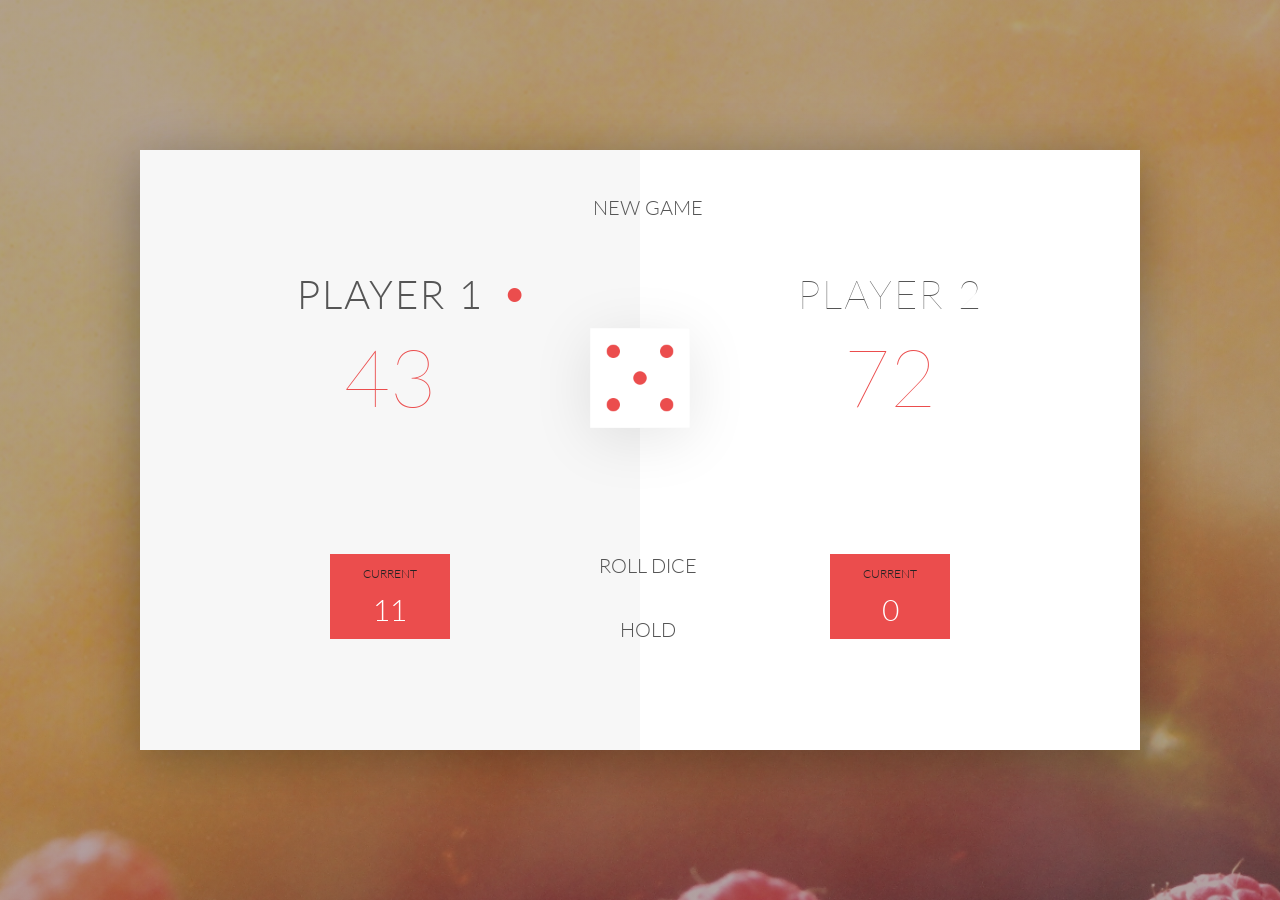
==== 4-DOM-pig-game/starter/index.html @ 3e9b6921 "copying starter files" ====
<!DOCTYPE html>
<html lang="en">
    <head>
        <meta charset="UTF-8">
        <link href="https://fonts.googleapis.com/css?family=Lato:100,300,600" rel="stylesheet" type="text/css">
        <link href="http://code.ionicframework.com/ionicons/2.0.1/css/ionicons.min.css" rel="stylesheet" type="text/css">
        <link type="text/css" rel="stylesheet" href="style.css">
        
        <title>Pig Game</title>
    </head>

    <body>
        <div class="wrapper clearfix">
            <div class="player-0-panel active">
                <div class="player-name" id="name-0">Player 1</div>
                <div class="player-score" id="score-0">43</div>
                <div class="player-current-box">
                    <div class="player-current-label">Current</div>
                    <div class="player-current-score" id="current-0">11</div>
                </div>
            </div>
            
            <div class="player-1-panel">
                <div class="player-name" id="name-1">Player 2</div>
                <div class="player-score" id="score-1">72</div>
                <div class="player-current-box">
                    <div class="player-current-label">Current</div>
                    <div class="player-current-score" id="current-1">0</div>
                </div>
            </div>
            
            <button class="btn-new"><i class="ion-ios-plus-outline"></i>New game</button>
            <button class="btn-roll"><i class="ion-ios-loop"></i>Roll dice</button>
            <button class="btn-hold"><i class="ion-ios-download-outline"></i>Hold</button>
            
            <img src="dice-5.png" alt="Dice" class="dice">
        </div>
        
        <script src="app.js"></script>
    </body>
</html>
---- 4-DOM-pig-game/starter/style.css ----
/**********************************************
*** GENERAL
**********************************************/

* {
    margin: 0;
    padding: 0;
    box-sizing: border-box;
    
}

.clearfix::after {
    content: "";
    display: table;
    clear: both;
}

body {
    background-image: linear-gradient(rgba(62, 20, 20, 0.4), rgba(62, 20, 20, 0.4)), url(back.jpg);
    background-size: cover;
    background-position: center;
    font-family: Lato;
    font-weight: 300;
    position: relative;
    height: 100vh;
    color: #555;
}

.wrapper {
    width: 1000px;
    position: absolute;
    top: 50%;
    left: 50%;
    transform: translate(-50%, -50%);
    background-color: #fff;
    box-shadow: 0px 10px 50px rgba(0, 0, 0, 0.3);
    overflow: hidden;
}

.player-0-panel,
.player-1-panel {
    width: 50%;
    float: left;
    height: 600px;
    padding: 100px;
}



/**********************************************
*** PLAYERS
**********************************************/

.player-name {
    font-size: 40px;
    text-align: center;
    text-transform: uppercase;
    letter-spacing: 2px;
    font-weight: 100;
    margin-top: 20px;
    margin-bottom: 10px;
    position: relative;
}

.player-score {
    text-align: center;
    font-size: 80px;
    font-weight: 100;
    color: #EB4D4D;
    margin-bottom: 130px;
}

.active { background-color: #f7f7f7; }
.active .player-name { font-weight: 300; }

.active .player-name::after {
    content: "\2022";
    font-size: 47px;
    position: absolute;
    color: #EB4D4D;
    top: -7px;
    right: 10px;
    
}

.player-current-box {
    background-color: #EB4D4D;
    color: #fff;
    width: 40%;
    margin: 0 auto;
    padding: 12px;
    text-align: center;
}

.player-current-label {
    text-transform: uppercase;
    margin-bottom: 10px;
    font-size: 12px;
    color: #222;
}

.player-current-score {
    font-size: 30px;
}

button {
    position: absolute;
    width: 200px;
    left: 50%;
    transform: translateX(-50%);
    color: #555;
    background: none;
    border: none;
    font-family: Lato;
    font-size: 20px;
    text-transform: uppercase;
    cursor: pointer;
    font-weight: 300;
    transition: background-color 0.3s, color 0.3s;
}

button:hover { font-weight: 600; }
button:hover i { margin-right: 20px; }

button:focus {
    outline: none;
}

i {
    color: #EB4D4D;
    display: inline-block;
    margin-right: 15px;
    font-size: 32px;
    line-height: 1;
    vertical-align: text-top;
    margin-top: -4px;
    transition: margin 0.3s;
}

.btn-new { top: 45px;}
.btn-roll { top: 403px;}
.btn-hold { top: 467px;}

.dice {
    position: absolute;
    left: 50%;
    top: 178px;
    transform: translateX(-50%);
    height: 100px;
    box-shadow: 0px 10px 60px rgba(0, 0, 0, 0.10);
}

.winner { background-color: #f7f7f7; }
.winner .player-name { font-weight: 300; color: #EB4D4D; }
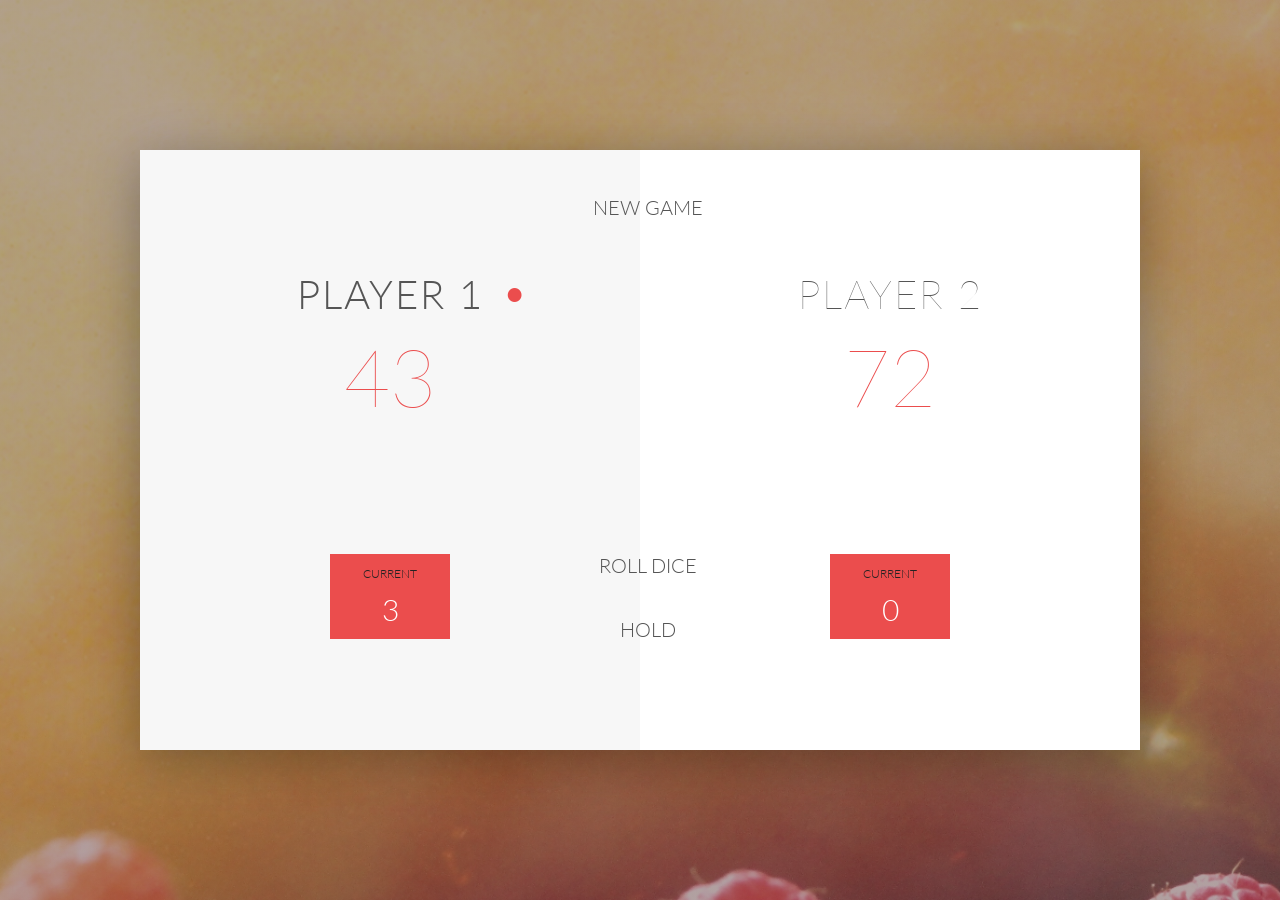
==== commit 96dc2607: "more project 1" ====
--- a/4-DOM-pig-game/starter/index.html
+++ b/4-DOM-pig-game/starter/index.html
@@ -1,41 +1,43 @@
 <!DOCTYPE html>
 <html lang="en">
-    <head>
-        <meta charset="UTF-8">
-        <link href="https://fonts.googleapis.com/css?family=Lato:100,300,600" rel="stylesheet" type="text/css">
-        <link href="http://code.ionicframework.com/ionicons/2.0.1/css/ionicons.min.css" rel="stylesheet" type="text/css">
-        <link type="text/css" rel="stylesheet" href="style.css">
-        
-        <title>Pig Game</title>
-    </head>
 
-    <body>
-        <div class="wrapper clearfix">
-            <div class="player-0-panel active">
-                <div class="player-name" id="name-0">Player 1</div>
-                <div class="player-score" id="score-0">43</div>
-                <div class="player-current-box">
-                    <div class="player-current-label">Current</div>
-                    <div class="player-current-score" id="current-0">11</div>
-                </div>
+<head>
+    <meta charset="UTF-8">
+    <link href="https://fonts.googleapis.com/css?family=Lato:100,300,600" rel="stylesheet" type="text/css">
+    <link href="http://code.ionicframework.com/ionicons/2.0.1/css/ionicons.min.css" rel="stylesheet" type="text/css">
+    <link type="text/css" rel="stylesheet" href="style.css">
+
+    <title>Pig Game</title>
+</head>
+
+<body>
+    <div class="wrapper clearfix">
+        <div class="player-0-panel active">
+            <div class="player-name" id="name-0">Player 1</div>
+            <div class="player-score" id="score-0">43</div>
+            <div class="player-current-box">
+                <div class="player-current-label">Current</div>
+                <div class="player-current-score" id="current-0">0</div>
             </div>
-            
-            <div class="player-1-panel">
-                <div class="player-name" id="name-1">Player 2</div>
-                <div class="player-score" id="score-1">72</div>
-                <div class="player-current-box">
-                    <div class="player-current-label">Current</div>
-                    <div class="player-current-score" id="current-1">0</div>
-                </div>
+        </div>
+
+        <div class="player-1-panel">
+            <div class="player-name" id="name-1">Player 2</div>
+            <div class="player-score" id="score-1">72</div>
+            <div class="player-current-box">
+                <div class="player-current-label">Current</div>
+                <div class="player-current-score" id="current-1">0</div>
             </div>
-            
-            <button class="btn-new"><i class="ion-ios-plus-outline"></i>New game</button>
-            <button class="btn-roll"><i class="ion-ios-loop"></i>Roll dice</button>
-            <button class="btn-hold"><i class="ion-ios-download-outline"></i>Hold</button>
-            
-            <img src="dice-5.png" alt="Dice" class="dice">
         </div>
-        
-        <script src="app.js"></script>
-    </body>
+
+        <button class="btn-new"><i class="ion-ios-plus-outline"></i>New game</button>
+        <button class="btn-roll"><i class="ion-ios-loop"></i>Roll dice</button>
+        <button class="btn-hold"><i class="ion-ios-download-outline"></i>Hold</button>
+
+        <img src="dice-5.png" alt="Dice" class="dice">
+    </div>
+
+    <script src="app.js"></script>
+</body>
+
 </html>
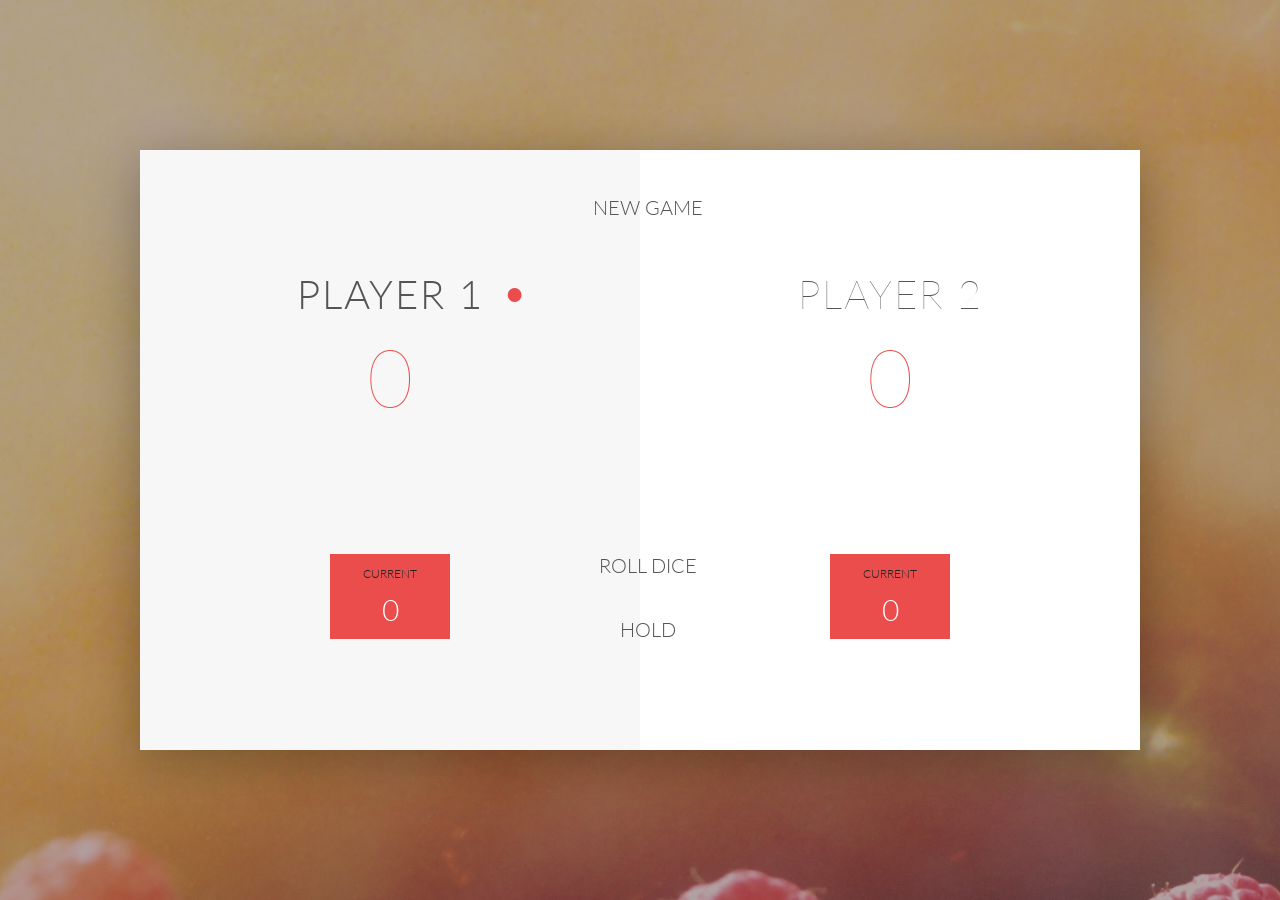
==== commit fd9f03cb: "roll button functionality" ====
--- a/4-DOM-pig-game/starter/index.html
+++ b/4-DOM-pig-game/starter/index.html
@@ -14,7 +14,7 @@
     <div class="wrapper clearfix">
         <div class="player-0-panel active">
             <div class="player-name" id="name-0">Player 1</div>
-            <div class="player-score" id="score-0">43</div>
+            <div class="player-score" id="score-0">0</div>
             <div class="player-current-box">
                 <div class="player-current-label">Current</div>
                 <div class="player-current-score" id="current-0">0</div>
@@ -23,7 +23,7 @@
 
         <div class="player-1-panel">
             <div class="player-name" id="name-1">Player 2</div>
-            <div class="player-score" id="score-1">72</div>
+            <div class="player-score" id="score-1">0</div>
             <div class="player-current-box">
                 <div class="player-current-label">Current</div>
                 <div class="player-current-score" id="current-1">0</div>
--- a/4-DOM-pig-game/starter/style.css
+++ b/4-DOM-pig-game/starter/style.css
@@ -68,6 +68,10 @@
     font-weight: 100;
     color: #EB4D4D;
     margin-bottom: 130px;
+}
+
+.player-score:hover {
+    font-weight: 300;
 }
 
 .active { background-color: #f7f7f7; }
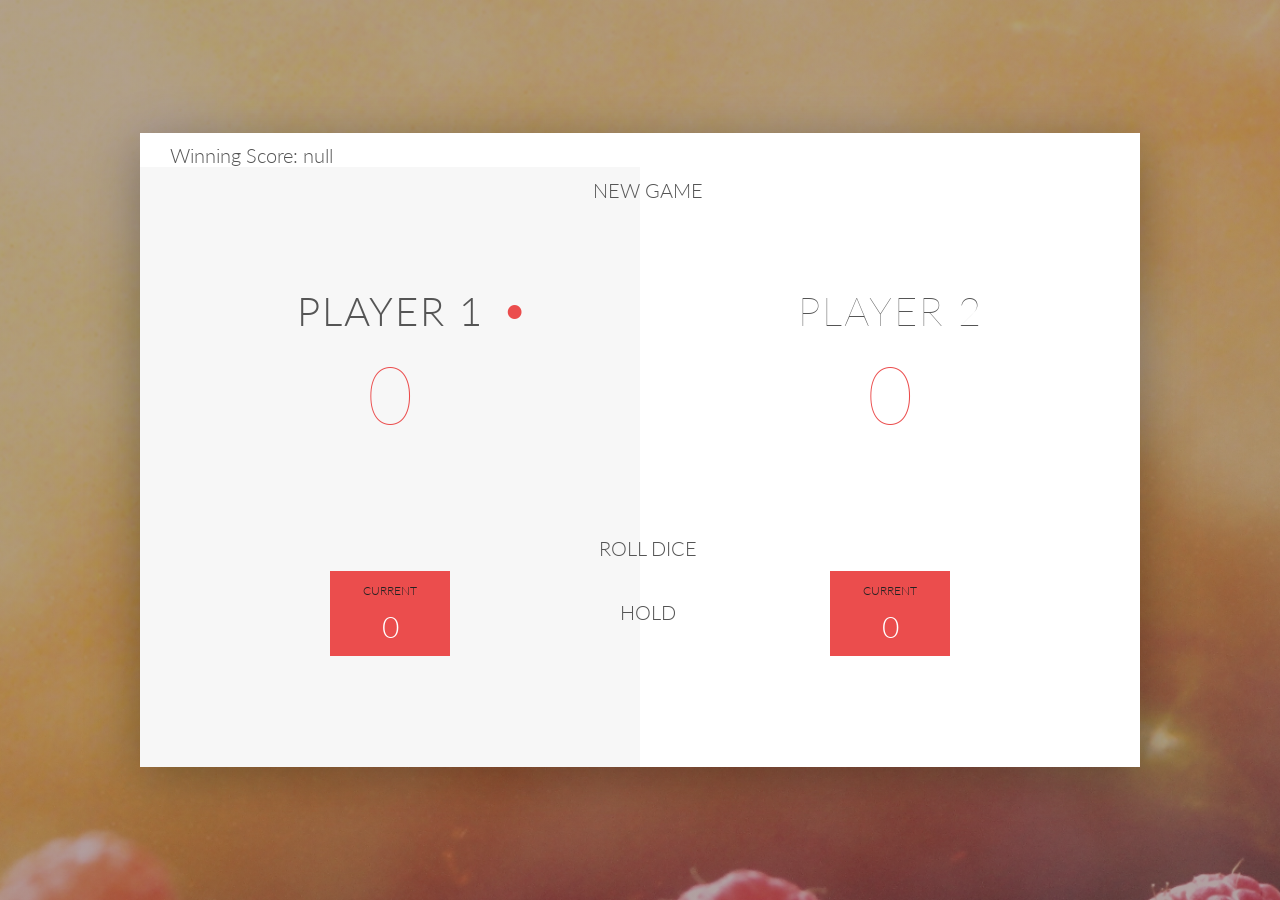
==== commit 0622083f: "working 6s rule" ====
--- a/4-DOM-pig-game/starter/index.html
+++ b/4-DOM-pig-game/starter/index.html
@@ -12,6 +12,7 @@
 
 <body>
     <div class="wrapper clearfix">
+        <div class="winning-score">WINNING SCORE: </div>
         <div class="player-0-panel active">
             <div class="player-name" id="name-0">Player 1</div>
             <div class="player-score" id="score-0">0</div>
@@ -32,6 +33,7 @@
 
         <button class="btn-new"><i class="ion-ios-plus-outline"></i>New game</button>
         <button class="btn-roll"><i class="ion-ios-loop"></i>Roll dice</button>
+        <div class="winner-text">WINNER!</div>
         <button class="btn-hold"><i class="ion-ios-download-outline"></i>Hold</button>
 
         <img src="dice-5.png" alt="Dice" class="dice">
--- a/4-DOM-pig-game/starter/style.css
+++ b/4-DOM-pig-game/starter/style.css
@@ -70,9 +70,6 @@
     margin-bottom: 130px;
 }
 
-.player-score:hover {
-    font-weight: 300;
-}
 
 .active { background-color: #f7f7f7; }
 .active .player-name { font-weight: 300; }
@@ -123,6 +120,25 @@
     transition: background-color 0.3s, color 0.3s;
 }
 
+.winner-text {
+    position: absolute;
+    width: 200px;
+    left: 50%;
+    transform: translateX(-50%);
+    color: #EB4D4D;
+    background: none;
+    border: none;
+    font-family: Lato;
+    font-size: 40px;
+    text-transform: uppercase;
+    cursor: pointer;
+    font-weight: 300;
+    transition: background-color 0.3s, color 0.3s;
+    top: 403px;
+    display: none;
+    text-align: center;
+}
+
 button:hover { font-weight: 600; }
 button:hover i { margin-right: 20px; }
 
@@ -145,6 +161,7 @@
 .btn-roll { top: 403px;}
 .btn-hold { top: 467px;}
 
+
 .dice {
     position: absolute;
     left: 50%;
@@ -155,4 +172,11 @@
 }
 
 .winner { background-color: #f7f7f7; }
-.winner .player-name { font-weight: 300; color: #EB4D4D; }+.winner .player-name { font-weight: 300; color: #EB4D4D; }
+
+.winning-score {
+    font-size: 20px;
+    padding: 10px 0px 0px 30px;
+    background: none;
+    background-color: #ffffff;
+}
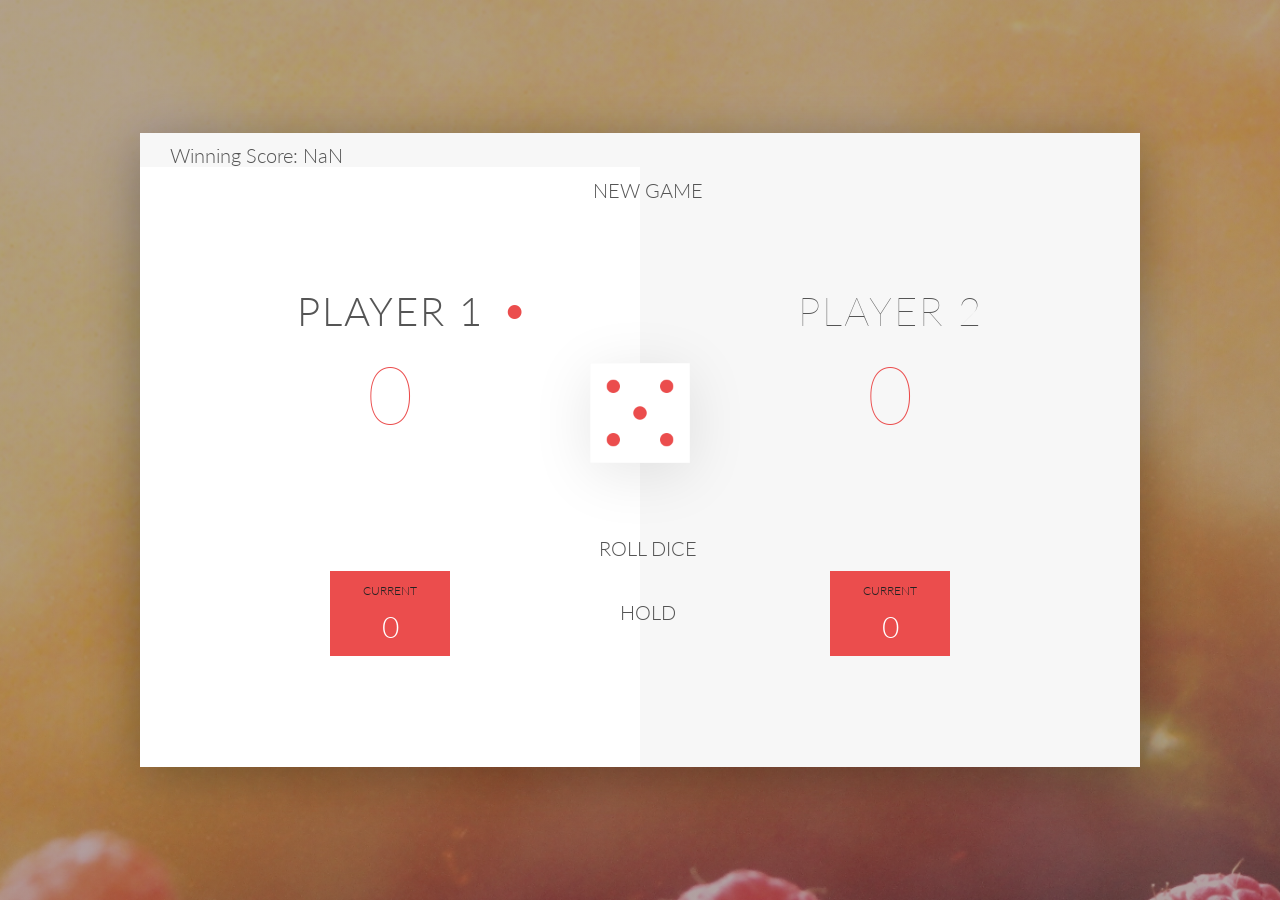
==== commit cfaba1d2: "adding second dice image" ====
--- a/4-DOM-pig-game/starter/index.html
+++ b/4-DOM-pig-game/starter/index.html
@@ -36,7 +36,8 @@
         <div class="winner-text">WINNER!</div>
         <button class="btn-hold"><i class="ion-ios-download-outline"></i>Hold</button>
 
-        <img src="dice-5.png" alt="Dice" class="dice">
+        <img src="dice-5.png" alt="Dice" class="dice" id="dice1">
+        <img src="dice-5.png" alt="Dice" class="dice" id="dice2">
     </div>
 
     <script src="app.js"></script>
--- a/4-DOM-pig-game/starter/style.css
+++ b/4-DOM-pig-game/starter/style.css
@@ -32,7 +32,7 @@
     top: 50%;
     left: 50%;
     transform: translate(-50%, -50%);
-    background-color: #fff;
+    background-color: #f7f7f7;
     box-shadow: 0px 10px 50px rgba(0, 0, 0, 0.3);
     overflow: hidden;
 }
@@ -71,7 +71,7 @@
 }
 
 
-.active { background-color: #f7f7f7; }
+.active { background-color: #ffffff; }
 .active .player-name { font-weight: 300; }
 
 .active .player-name::after {
@@ -165,18 +165,26 @@
 .dice {
     position: absolute;
     left: 50%;
-    top: 178px;
     transform: translateX(-50%);
     height: 100px;
     box-shadow: 0px 10px 60px rgba(0, 0, 0, 0.10);
 }
 
-.winner { background-color: #f7f7f7; }
+
+#dice1 {
+    top: 110px;
+}
+
+#dice2 {
+    top: 230px;
+}
+
+.winner { background-color: #ffffff; }
 .winner .player-name { font-weight: 300; color: #EB4D4D; }
 
 .winning-score {
     font-size: 20px;
     padding: 10px 0px 0px 30px;
     background: none;
-    background-color: #ffffff;
+    background-color: #f7f7f7;
 }
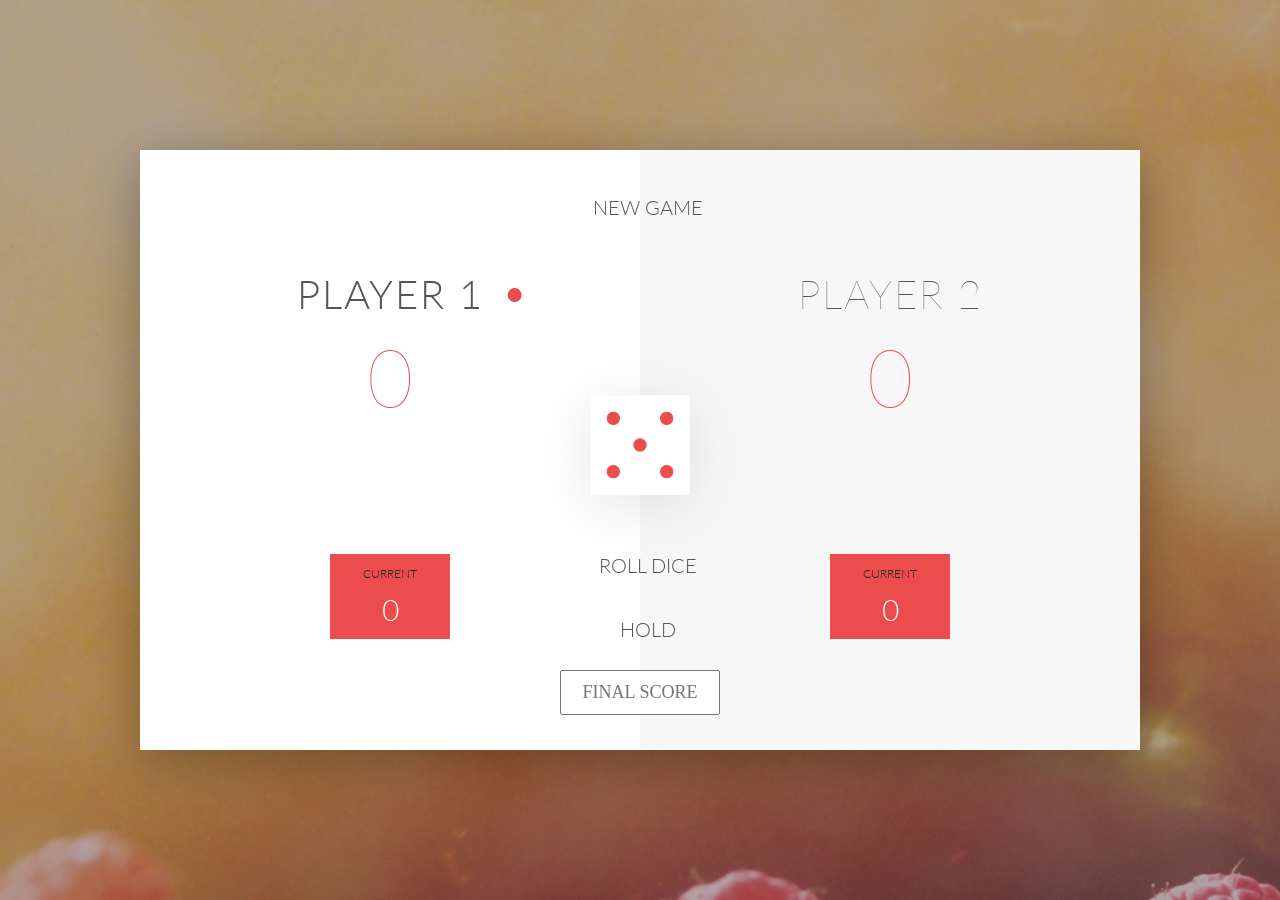
==== commit 70ffb81c: "Finished dice challenges" ====
--- a/4-DOM-pig-game/starter/index.html
+++ b/4-DOM-pig-game/starter/index.html
@@ -12,7 +12,6 @@
 
 <body>
     <div class="wrapper clearfix">
-        <div class="winning-score">WINNING SCORE: </div>
         <div class="player-0-panel active">
             <div class="player-name" id="name-0">Player 1</div>
             <div class="player-score" id="score-0">0</div>
@@ -32,6 +31,7 @@
         </div>
 
         <button class="btn-new"><i class="ion-ios-plus-outline"></i>New game</button>
+        <input type="text" placeholder="Final Score" class="score-input">
         <button class="btn-roll"><i class="ion-ios-loop"></i>Roll dice</button>
         <div class="winner-text">WINNER!</div>
         <button class="btn-hold"><i class="ion-ios-download-outline"></i>Hold</button>
--- a/4-DOM-pig-game/starter/style.css
+++ b/4-DOM-pig-game/starter/style.css
@@ -119,6 +119,23 @@
     font-weight: 300;
     transition: background-color 0.3s, color 0.3s;
 }
+
+.score-input {
+    position: absolute;
+    left: 50%;
+    transform: translate(-50%);
+    top: 520px;
+    color: #555;
+    font-size: 18px;
+    font-family: Lato;
+    text-align: center;
+    padding: 10px;
+    width: 160px;
+    text-transform: uppercase;
+}
+
+.score-input:focus { outline: none;}
+
 
 .winner-text {
     position: absolute;
@@ -172,11 +189,11 @@
 
 
 #dice1 {
-    top: 110px;
+    top: 125px;
 }
 
 #dice2 {
-    top: 230px;
+    top: 245px;
 }
 
 .winner { background-color: #ffffff; }
